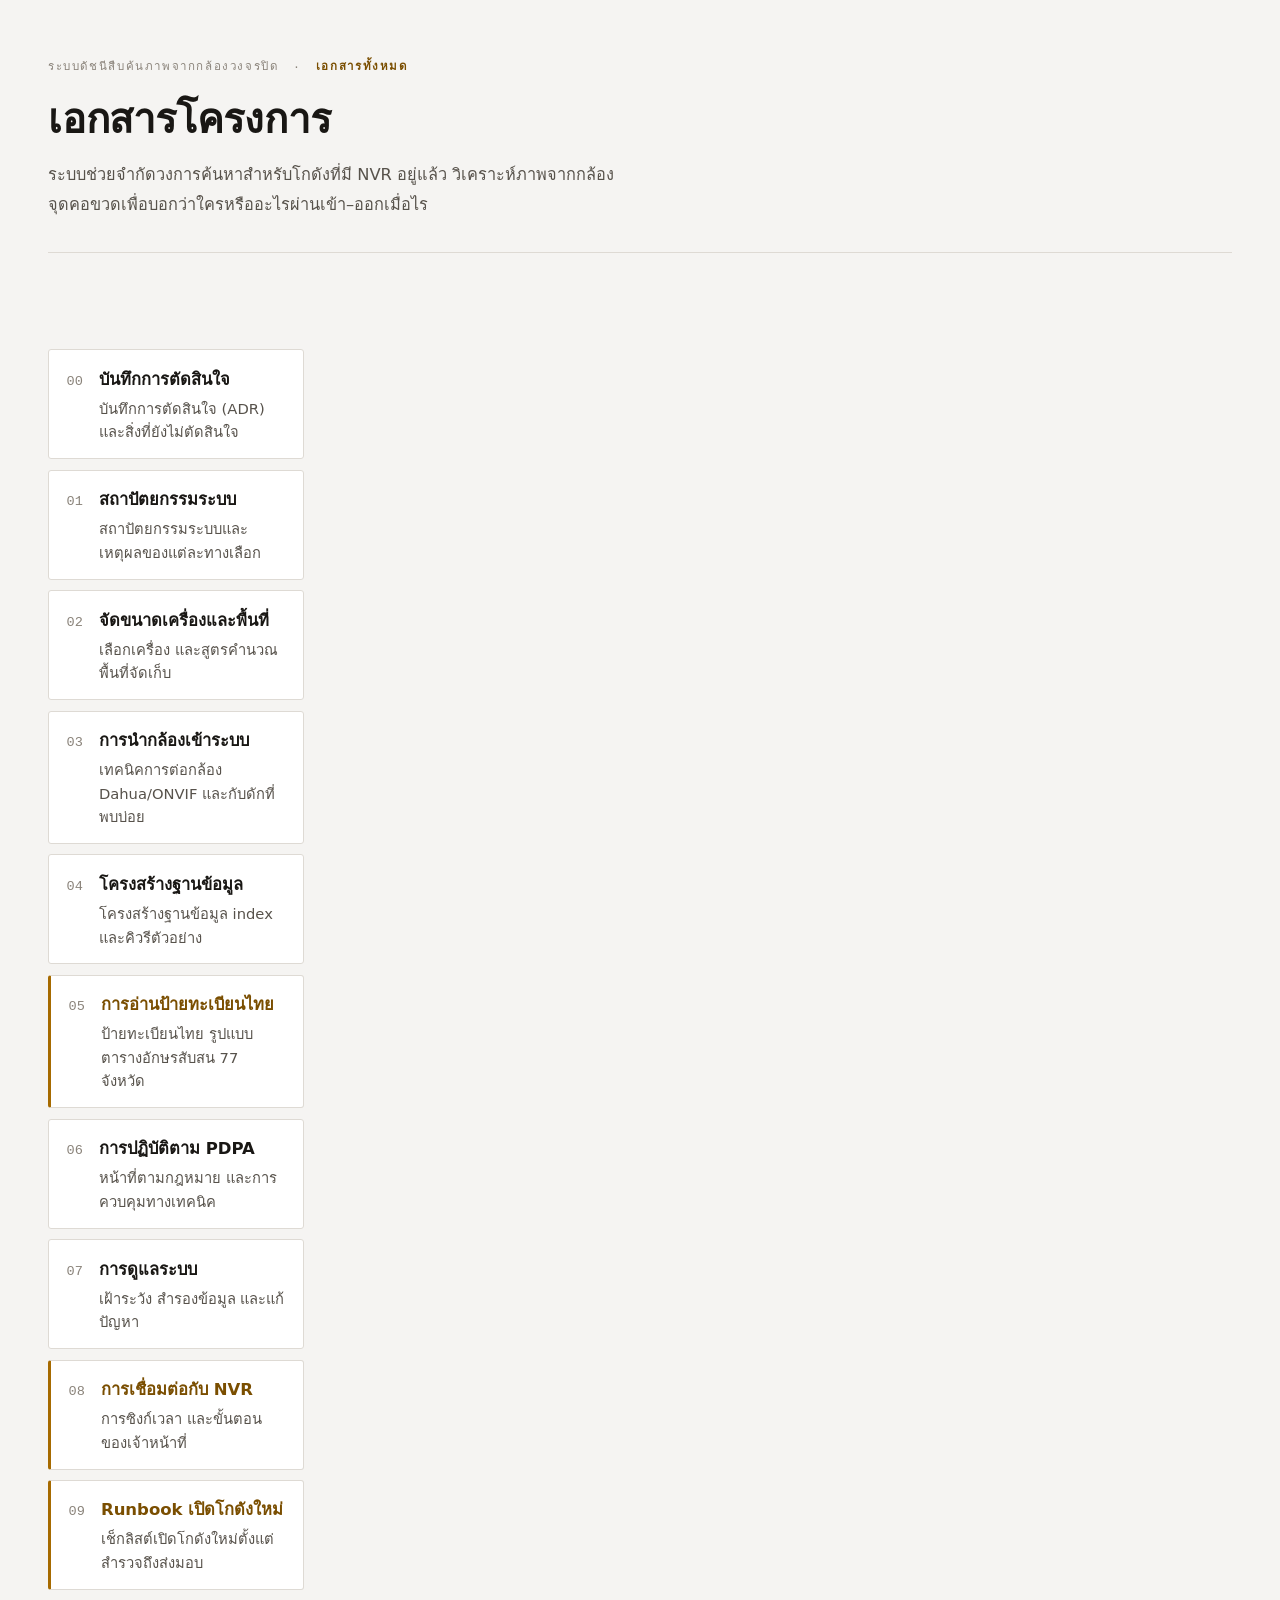
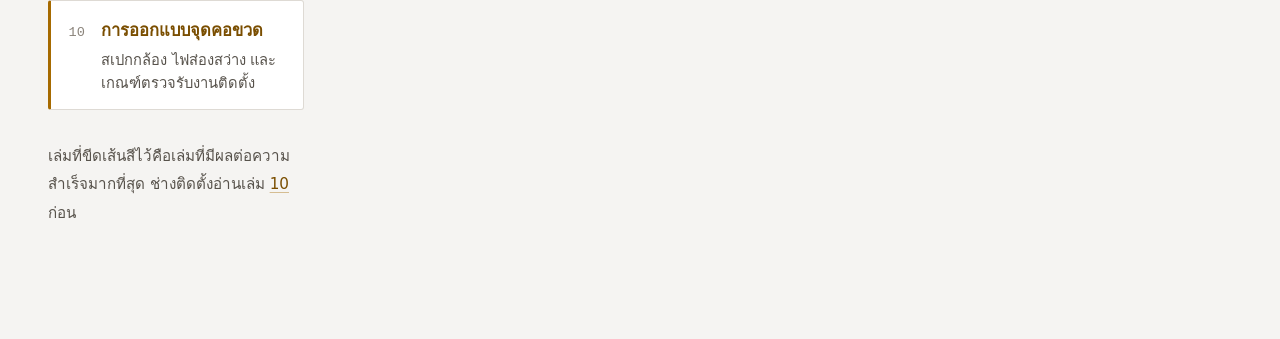
==== docs/html/index.html @ 2a94d0b0 "Initial commit: chokepoint LPR/face CCTV index system Phase 1 (docs) + early Phase 2/3 code: - 11 de" ====
<!doctype html>
<html lang="th">
<head>
<meta charset="utf-8">
<meta name="viewport" content="width=device-width, initial-scale=1">
<title>เอกสารระบบดัชนีสืบค้นภาพจากกล้องวงจรปิด</title>
<style>
:root {
  --ground:#F5F4F2; --surface:#FFFFFF; --surface-2:#EEECE8;
  --ink:#191714; --ink-2:#57524B; --ink-3:#8A837A;
  --rule:#DEDAD4; --rule-strong:#C4BEB5;
  --accent:#A66A00; --accent-ink:#7A4E00; --accent-wash:#F8F0DE;
  --pass:#216B45; --pass-wash:#E4F0E9; --fail:#A32219; --fail-wash:#F8E6E4;
  --shadow:0 1px 2px rgba(25,23,20,.05), 0 8px 24px -16px rgba(25,23,20,.28);
  --font-th:"Leelawadee UI","Noto Sans Thai","Thonburi","Sarabun","Segoe UI",Tahoma,system-ui,sans-serif;
  --font-mono:ui-monospace,"SF Mono","Cascadia Mono","Segoe UI Mono","Roboto Mono",Menlo,Consolas,monospace;
  --measure:70ch; --rail:16rem;
}
@media (prefers-color-scheme: dark) {
  :root {
    --ground:#141210; --surface:#1C1917; --surface-2:#24201C;
    --ink:#EFEAE2; --ink-2:#ADA49A; --ink-3:#7C736A;
    --rule:#332D27; --rule-strong:#4A423A;
    --accent:#E0A648; --accent-ink:#EFC077; --accent-wash:#2C2313;
    --pass:#5FBF8C; --pass-wash:#16301F; --fail:#E5796C; --fail-wash:#331A17;
    --shadow:0 1px 2px rgba(0,0,0,.4), 0 8px 24px -16px rgba(0,0,0,.7);
  }
}
:root[data-theme="dark"] {
  --ground:#141210; --surface:#1C1917; --surface-2:#24201C;
  --ink:#EFEAE2; --ink-2:#ADA49A; --ink-3:#7C736A;
  --rule:#332D27; --rule-strong:#4A423A;
  --accent:#E0A648; --accent-ink:#EFC077; --accent-wash:#2C2313;
  --pass:#5FBF8C; --pass-wash:#16301F; --fail:#E5796C; --fail-wash:#331A17;
  --shadow:0 1px 2px rgba(0,0,0,.4), 0 8px 24px -16px rgba(0,0,0,.7);
}
:root[data-theme="light"] {
  --ground:#F5F4F2; --surface:#FFFFFF; --surface-2:#EEECE8;
  --ink:#191714; --ink-2:#57524B; --ink-3:#8A837A;
  --rule:#DEDAD4; --rule-strong:#C4BEB5;
  --accent:#A66A00; --accent-ink:#7A4E00; --accent-wash:#F8F0DE;
  --pass:#216B45; --pass-wash:#E4F0E9; --fail:#A32219; --fail-wash:#F8E6E4;
  --shadow:0 1px 2px rgba(25,23,20,.05), 0 8px 24px -16px rgba(25,23,20,.28);
}

* { box-sizing:border-box; }
body {
  margin:0; background:var(--ground); color:var(--ink);
  font-family:var(--font-th); font-size:16.5px; line-height:1.85;
  -webkit-font-smoothing:antialiased; text-rendering:optimizeLegibility;
}
:where(a){ color:var(--accent-ink); text-decoration-color:color-mix(in srgb, var(--accent) 40%, transparent); text-underline-offset:.22em; }
:where(a):hover{ text-decoration-color:var(--accent); }
:where(a,button,input,summary):focus-visible{ outline:2px solid var(--accent); outline-offset:3px; border-radius:3px; }

.page{ display:grid; grid-template-columns:var(--rail) minmax(0,1fr); gap:3.5rem;
       max-width:78rem; margin:0 auto; padding:0 2rem 6rem; align-items:start; }
.main{ min-width:0; max-width:var(--measure); }
@media (max-width:60rem){ .page{ grid-template-columns:minmax(0,1fr); gap:0; padding:0 1.15rem 4rem; } .main{ max-width:none; } }

.masthead{ grid-column:1/-1; border-bottom:1px solid var(--rule);
           padding:3.5rem 0 2rem; margin-bottom:2.5rem; display:flex; flex-direction:column; gap:.9rem; }
.masthead__kicker{ font-family:var(--font-mono); font-size:.72rem; letter-spacing:.14em;
                   text-transform:uppercase; color:var(--ink-3); display:flex; flex-wrap:wrap; gap:.55rem .9rem; align-items:center; }
.masthead__kicker b{ color:var(--accent-ink); font-weight:600; }
.masthead__kicker a{ color:var(--ink-3); text-decoration:none; }
.masthead__kicker a:hover{ color:var(--accent-ink); }
.masthead h1{ margin:0; font-size:clamp(1.8rem,1.2rem + 2.2vw,2.5rem); line-height:1.35;
              font-weight:700; letter-spacing:-.005em; text-wrap:balance; }
.masthead__sub{ margin:0; max-width:56ch; color:var(--ink-2); font-size:1.02rem; }

.toc{ position:sticky; top:2rem; font-size:.875rem; line-height:1.6;
      border-left:1px solid var(--rule); padding-left:1.1rem; }
.toc__label{ font-family:var(--font-mono); font-size:.68rem; letter-spacing:.14em;
             text-transform:uppercase; color:var(--ink-3); margin-bottom:.85rem; }
.toc ol{ list-style:none; margin:0; padding:0; display:flex; flex-direction:column; gap:.1rem; }
.toc li{ margin:0; }
.toc a{ display:block; padding:.3rem 0; color:var(--ink-2); text-decoration:none; border-radius:2px; }
.toc a:hover{ color:var(--ink); }
.toc a.is-active{ color:var(--accent-ink); font-weight:600; }
@media (max-width:60rem){
  .toc{ position:static; border-left:0; border:1px solid var(--rule); border-radius:3px;
        background:var(--surface); padding:1rem 1.1rem; margin-bottom:2.5rem; }
  .toc ol{ columns:2; column-gap:1.5rem; }
  .toc li{ break-inside:avoid; }
}

h2{ margin:3.4rem 0 1.5rem; padding-bottom:.55rem; border-bottom:2px solid var(--ink);
    font-size:clamp(1.25rem,1.1rem + .7vw,1.5rem); line-height:1.4; font-weight:700;
    text-wrap:balance; scroll-margin-top:1.5rem; }
.main > h2:first-child{ margin-top:0; }
h3{ margin:2.6rem 0 .9rem; font-size:1.06rem; font-weight:700; line-height:1.5; scroll-margin-top:1.5rem; }
h4{ margin:1.9rem 0 .6rem; font-size:.95rem; font-weight:700; color:var(--ink-2); }
p{ margin:0 0 1rem; }
strong{ font-weight:700; }
ul,ol{ margin:0 0 1.1rem; padding-left:1.35rem; }
li{ margin-bottom:.4rem; }
li:last-child{ margin-bottom:0; }
li > ul, li > ol { margin-top:.4rem; }
hr{ border:0; border-top:1px solid var(--rule); margin:2.5rem 0; }

/* ★ ในต้นฉบับ = ระดับความสำคัญ */
.star{ color:var(--accent); font-size:.9em; }

blockquote{ margin:1.4rem 0; padding:.1rem 0 .1rem 1.1rem;
            border-left:3px solid var(--rule-strong); color:var(--ink-2); font-size:.96rem; }
blockquote strong{ color:var(--ink); }
blockquote > :last-child{ margin-bottom:0; }
/* blockquote ที่ขึ้นต้นด้วย ★ = คำเตือนสำคัญ */
blockquote.is-flag{ background:var(--surface); border:1px solid var(--rule);
                    border-left:4px solid var(--accent); border-radius:2px;
                    padding:1.05rem 1.25rem; box-shadow:var(--shadow); color:var(--ink); }

.tw{ overflow-x:auto; margin:1.4rem 0; border:1px solid var(--rule); border-radius:3px;
     background:var(--surface); -webkit-overflow-scrolling:touch; }
table{ border-collapse:collapse; width:100%; font-size:.93rem; line-height:1.65;
       font-variant-numeric:tabular-nums; }
thead th{ background:var(--surface-2); text-align:left; font-weight:700; font-size:.8rem;
          color:var(--ink-2); padding:.6rem .85rem; border-bottom:1px solid var(--rule-strong); white-space:nowrap; }
td{ padding:.62rem .85rem; border-bottom:1px solid var(--rule); vertical-align:top; text-align:left; }
tbody tr:last-child td{ border-bottom:0; }
td:empty{ min-width:4rem; }

code{ font-family:var(--font-mono); font-size:.875em; background:var(--surface-2);
      padding:.1em .38em; border-radius:2px; }
pre{ font-family:var(--font-mono); font-size:.85rem; line-height:1.7; background:var(--surface);
     border:1px solid var(--rule); border-radius:3px; padding:1rem 1.15rem; margin:1.3rem 0;
     overflow-x:auto; color:var(--ink); font-variant-numeric:tabular-nums; }
pre code{ background:none; padding:0; font-size:1em; white-space:pre; }

/* เช็กลิสต์ติ๊กได้ จำสถานะไว้ — ใช้ li.chk เพื่อรองรับรายการซ้อนชั้น */
ul:has(> li.chk){ list-style:none; margin:1.1rem 0 1.5rem; padding:0; }
li.chk > ul{ margin:.3rem 0 .5rem 1.8rem; }
li.chk{ margin:0; }
li.chk > label{ display:flex; gap:.7rem; align-items:flex-start; padding:.5rem .7rem;
                border-radius:3px; cursor:pointer; transition:background .12s ease; }
li.chk > label:hover{ background:var(--surface-2); }
li.chk input{ appearance:none; flex:0 0 auto; width:1.05rem; height:1.05rem; margin:.38rem 0 0;
              border:1.5px solid var(--rule-strong); border-radius:2px; background:var(--surface);
              cursor:pointer; position:relative; }
li.chk input:checked{ background:var(--pass); border-color:var(--pass); }
li.chk input:checked::after{ content:""; position:absolute; left:5px; top:1px; width:4px; height:9px;
                             border:solid var(--surface); border-width:0 2px 2px 0; transform:rotate(42deg); }
li.chk input:checked + span{ color:var(--ink-3); text-decoration:line-through; text-decoration-thickness:1px; }
li.chk > label > span{ flex:1; }
.checks-reset{ font-family:var(--font-mono); font-size:.72rem; letter-spacing:.06em; background:none;
               border:1px solid var(--rule); border-radius:2px; color:var(--ink-3);
               padding:.3rem .65rem; cursor:pointer; margin:.4rem 0 1.5rem; display:inline-block; }
.checks-reset:hover{ color:var(--ink); border-color:var(--rule-strong); }

/* หน้า index */
.cards{ list-style:none; padding:0; margin:0; display:grid; gap:.65rem; }
.cards li{ margin:0; }
.cards a{ display:flex; gap:1rem; align-items:baseline; text-decoration:none; color:inherit;
          background:var(--surface); border:1px solid var(--rule); border-radius:3px;
          padding:.9rem 1.1rem; transition:border-color .12s ease, transform .12s ease; }
.cards a:hover{ border-color:var(--accent); transform:translateX(2px); }
.cards .n{ font-family:var(--font-mono); font-size:.85rem; color:var(--ink-3); font-variant-numeric:tabular-nums; }
.cards .t{ font-weight:700; display:block; margin-bottom:.1rem; }
.cards .d{ color:var(--ink-2); font-size:.92rem; display:block; line-height:1.6; }
.cards .is-key .t{ color:var(--accent-ink); }
.cards a.is-key{ border-left:3px solid var(--accent); }

@media print{
  :root{ --ground:#fff; --surface:#fff; --surface-2:#f2f2f2; --ink:#000; --ink-2:#333; --ink-3:#666;
         --rule:#bbb; --rule-strong:#888; --accent:#000; --accent-ink:#000; --accent-wash:#f4f4f4; --shadow:none; }
  body{ font-size:10.5pt; line-height:1.65; }
  .toc,.checks-reset{ display:none; }
  .page{ display:block; max-width:none; padding:0; }
  h2,h3,h4{ page-break-after:avoid; }
  .tw,pre,blockquote{ page-break-inside:avoid; }
  a{ text-decoration:none; color:#000; }
}
@media (prefers-reduced-motion: reduce){ *{ animation:none !important; transition:none !important; scroll-behavior:auto !important; } }
html{ scroll-behavior:smooth; }

.cards a.is-key{border-left:3px solid var(--accent);}</style>
</head>
<body data-doc="index">
<div class="page">
  <header class="masthead">
    <div class="masthead__kicker">
      <span>ระบบดัชนีสืบค้นภาพจากกล้องวงจรปิด</span><span>·</span><b>เอกสารทั้งหมด</b>
    </div>
    <h1>เอกสารโครงการ</h1>
    <p class="masthead__sub">ระบบช่วยจำกัดวงการค้นหาสำหรับโกดังที่มี NVR อยู่แล้ว วิเคราะห์ภาพจากกล้องจุดคอขวดเพื่อบอกว่าใครหรืออะไรผ่านเข้า–ออกเมื่อไร</p>
  </header>
  
  <main class="main">
<ul class="cards">
      <li><a class="cards-a" href="00-decisions.html"><span class="n">00</span><span><span class="t">บันทึกการตัดสินใจ</span><span class="d">บันทึกการตัดสินใจ (ADR) และสิ่งที่ยังไม่ตัดสินใจ</span></span></a></li>
      <li><a class="cards-a" href="01-architecture.html"><span class="n">01</span><span><span class="t">สถาปัตยกรรมระบบ</span><span class="d">สถาปัตยกรรมระบบและเหตุผลของแต่ละทางเลือก</span></span></a></li>
      <li><a class="cards-a" href="02-hardware-sizing.html"><span class="n">02</span><span><span class="t">จัดขนาดเครื่องและพื้นที่</span><span class="d">เลือกเครื่อง และสูตรคำนวณพื้นที่จัดเก็บ</span></span></a></li>
      <li><a class="cards-a" href="03-camera-onboarding.html"><span class="n">03</span><span><span class="t">การนำกล้องเข้าระบบ</span><span class="d">เทคนิคการต่อกล้อง Dahua/ONVIF และกับดักที่พบบ่อย</span></span></a></li>
      <li><a class="cards-a" href="04-data-model.html"><span class="n">04</span><span><span class="t">โครงสร้างฐานข้อมูล</span><span class="d">โครงสร้างฐานข้อมูล index และคิวรีตัวอย่าง</span></span></a></li>
      <li><a class="cards-a is-key" href="05-thai-lpr.html"><span class="n">05</span><span><span class="t">การอ่านป้ายทะเบียนไทย</span><span class="d">ป้ายทะเบียนไทย รูปแบบ ตารางอักษรสับสน 77 จังหวัด</span></span></a></li>
      <li><a class="cards-a" href="06-pdpa-compliance.html"><span class="n">06</span><span><span class="t">การปฏิบัติตาม PDPA</span><span class="d">หน้าที่ตามกฎหมาย และการควบคุมทางเทคนิค</span></span></a></li>
      <li><a class="cards-a" href="07-operations.html"><span class="n">07</span><span><span class="t">การดูแลระบบ</span><span class="d">เฝ้าระวัง สำรองข้อมูล และแก้ปัญหา</span></span></a></li>
      <li><a class="cards-a is-key" href="08-nvr-integration.html"><span class="n">08</span><span><span class="t">การเชื่อมต่อกับ NVR</span><span class="d">การซิงก์เวลา และขั้นตอนของเจ้าหน้าที่</span></span></a></li>
      <li><a class="cards-a is-key" href="09-multi-site-runbook.html"><span class="n">09</span><span><span class="t">Runbook เปิดโกดังใหม่</span><span class="d">เช็กลิสต์เปิดโกดังใหม่ตั้งแต่สำรวจถึงส่งมอบ</span></span></a></li>
      <li><a class="cards-a is-key" href="10-chokepoint-design.html"><span class="n">10</span><span><span class="t">การออกแบบจุดคอขวด</span><span class="d">สเปกกล้อง ไฟส่องสว่าง และเกณฑ์ตรวจรับงานติดตั้ง</span></span></a></li>
    </ul>
<p style="margin-top:2rem;color:var(--ink-2);font-size:.95rem">เล่มที่ขีดเส้นสีไว้คือเล่มที่มีผลต่อความสำเร็จมากที่สุด ช่างติดตั้งอ่านเล่ม <a href="10-chokepoint-design.html">10</a> ก่อน</p>
  </main>
</div>
<script>
(function () {
  "use strict";
  var KEY = "docs-checks-" + (document.body.getAttribute("data-doc") || "x");
  var boxes = Array.prototype.slice.call(document.querySelectorAll("li.chk input"));
  var saved = {};
  try { saved = JSON.parse(localStorage.getItem(KEY)) || {}; } catch (e) { saved = {}; }
  boxes.forEach(function (box, i) {
    if (saved[i]) box.checked = true;
    box.addEventListener("change", function () {
      saved[i] = box.checked;
      try { localStorage.setItem(KEY, JSON.stringify(saved)); } catch (e) {}
    });
  });
  var reset = document.querySelector(".checks-reset");
  if (reset) reset.addEventListener("click", function () {
    boxes.forEach(function (b) { b.checked = false; });
    saved = {};
    try { localStorage.removeItem(KEY); } catch (e) {}
  });

  var links = {};
  Array.prototype.forEach.call(document.querySelectorAll(".toc a"), function (a) {
    links[a.getAttribute("href").slice(1)] = a;
  });
  var heads = document.querySelectorAll(".main h2");
  if (!heads.length || !window.IntersectionObserver) return;
  var io = new IntersectionObserver(function (entries) {
    entries.forEach(function (e) {
      var link = links[e.target.id];
      if (!link || !e.isIntersecting) return;
      Object.keys(links).forEach(function (k) { links[k].classList.remove("is-active"); });
      link.classList.add("is-active");
    });
  }, { rootMargin: "-8% 0px -80% 0px" });
  Array.prototype.forEach.call(heads, function (h) { io.observe(h); });
})();
</script>
</body>
</html>
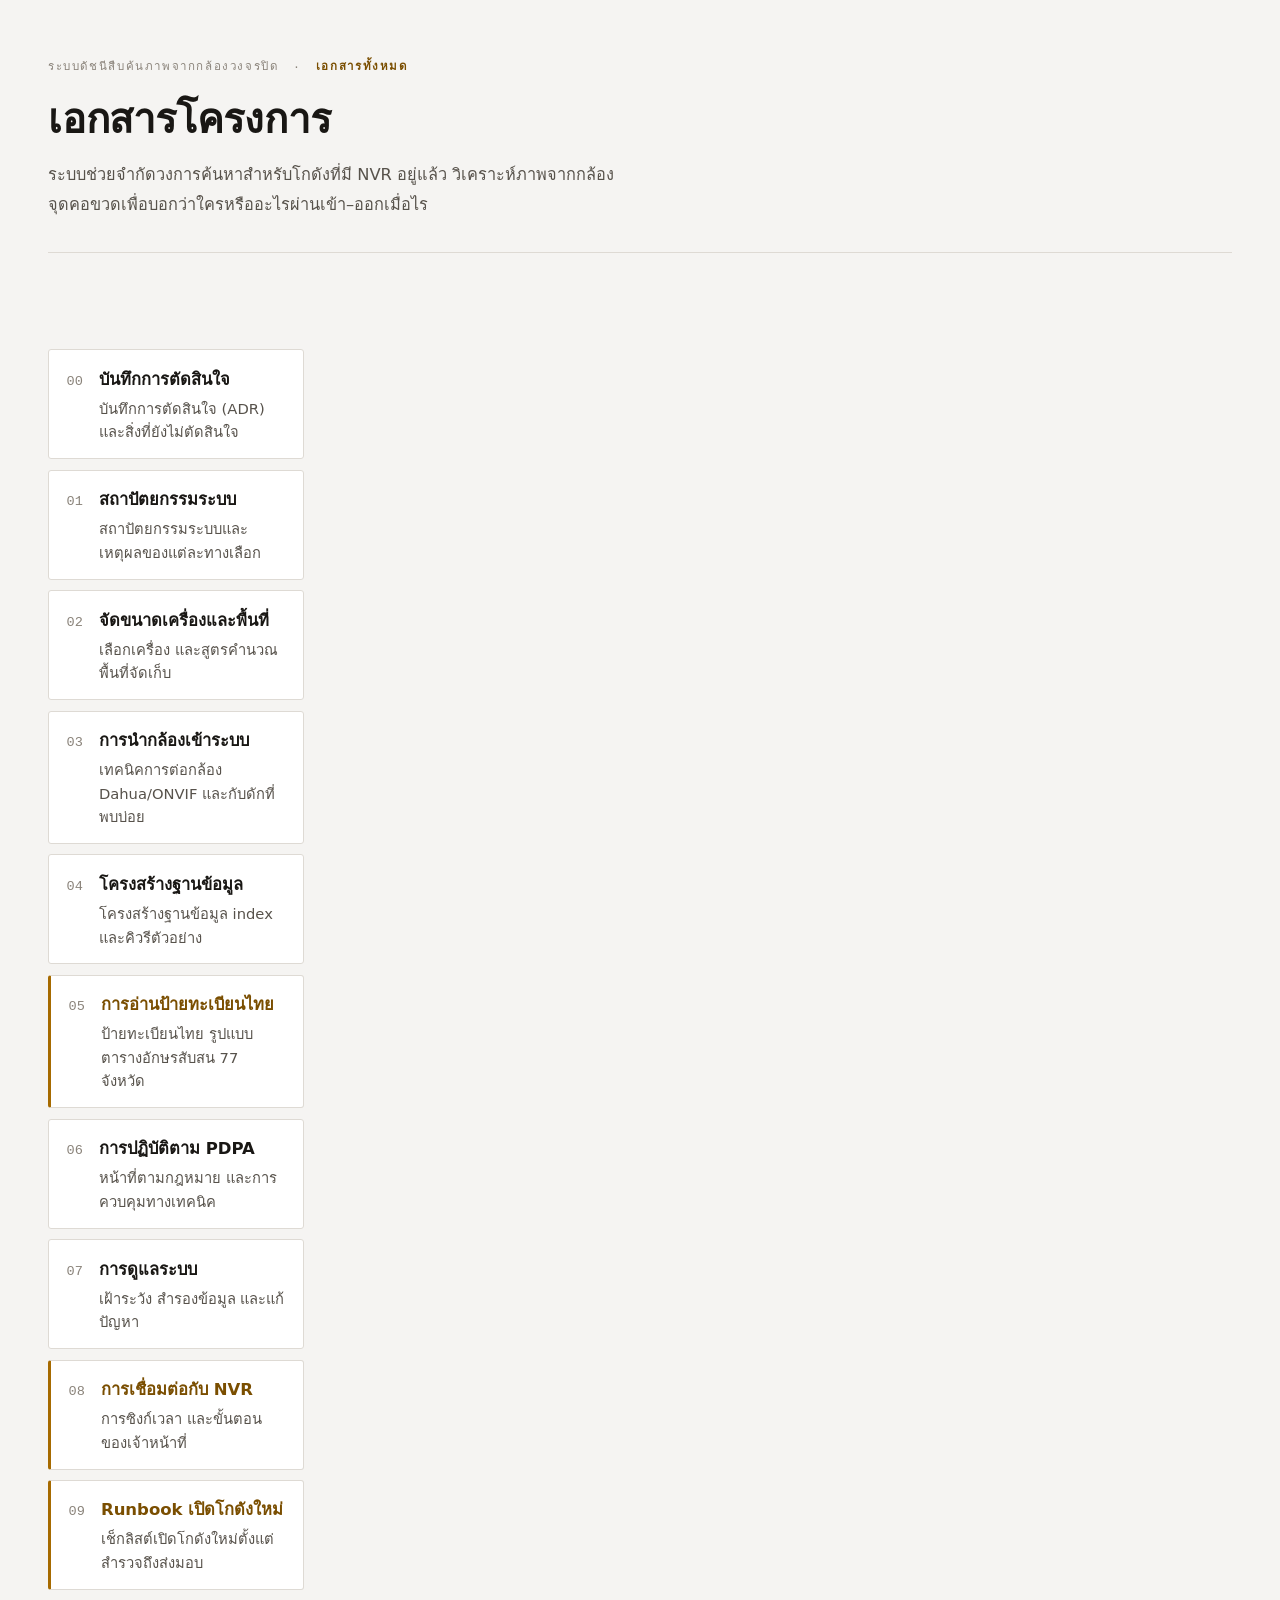
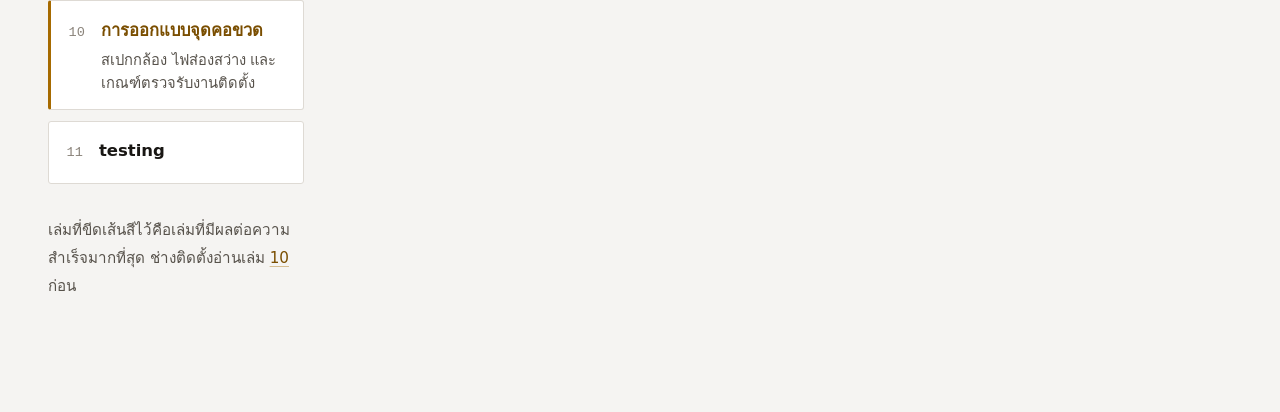
==== commit 66deb65c: "update 2026-08-11 08:57 | .gitignore, db/migrations/versions/0001_initial_schema.py, docker-compose." ====
--- a/docs/html/index.html
+++ b/docs/html/index.html
@@ -199,6 +199,7 @@
       <li><a class="cards-a is-key" href="08-nvr-integration.html"><span class="n">08</span><span><span class="t">การเชื่อมต่อกับ NVR</span><span class="d">การซิงก์เวลา และขั้นตอนของเจ้าหน้าที่</span></span></a></li>
       <li><a class="cards-a is-key" href="09-multi-site-runbook.html"><span class="n">09</span><span><span class="t">Runbook เปิดโกดังใหม่</span><span class="d">เช็กลิสต์เปิดโกดังใหม่ตั้งแต่สำรวจถึงส่งมอบ</span></span></a></li>
       <li><a class="cards-a is-key" href="10-chokepoint-design.html"><span class="n">10</span><span><span class="t">การออกแบบจุดคอขวด</span><span class="d">สเปกกล้อง ไฟส่องสว่าง และเกณฑ์ตรวจรับงานติดตั้ง</span></span></a></li>
+      <li><a class="cards-a" href="11-testing.html"><span class="n">11</span><span><span class="t">testing</span><span class="d"></span></span></a></li>
     </ul>
 <p style="margin-top:2rem;color:var(--ink-2);font-size:.95rem">เล่มที่ขีดเส้นสีไว้คือเล่มที่มีผลต่อความสำเร็จมากที่สุด ช่างติดตั้งอ่านเล่ม <a href="10-chokepoint-design.html">10</a> ก่อน</p>
   </main>
